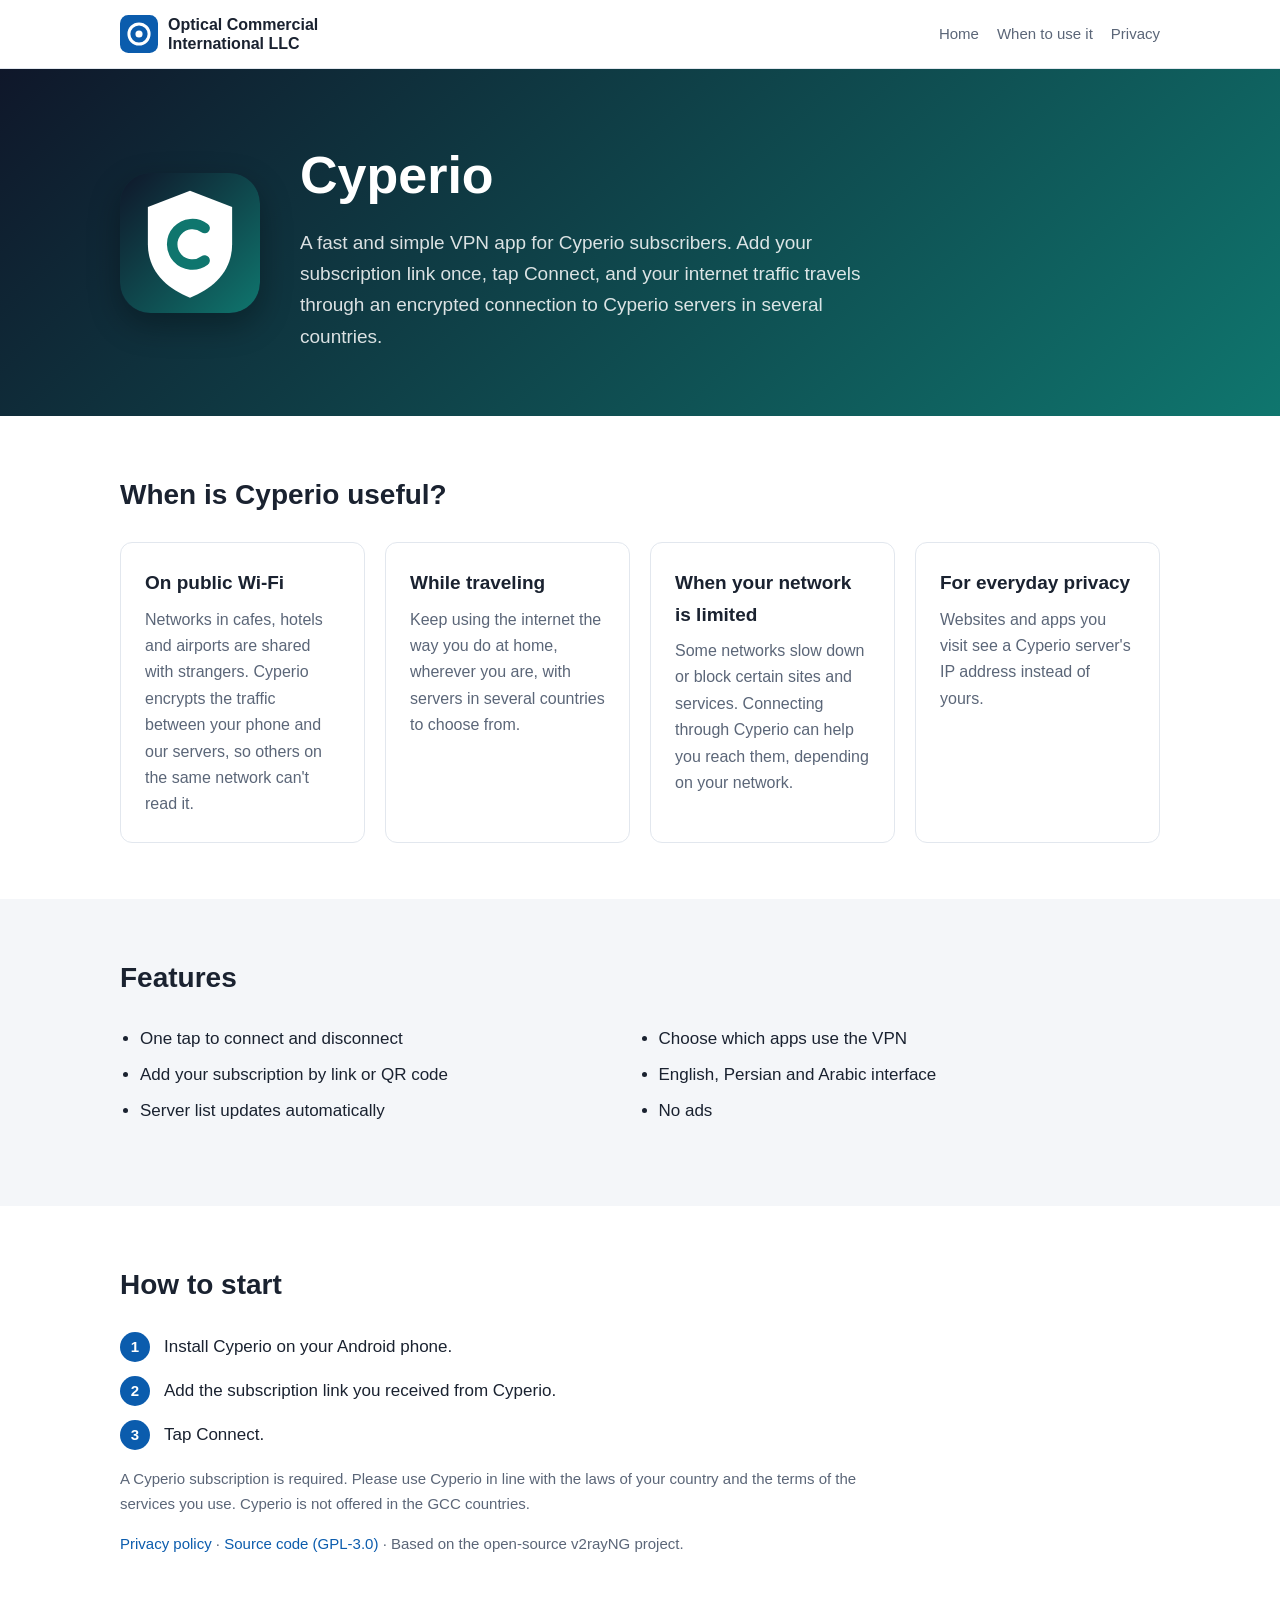
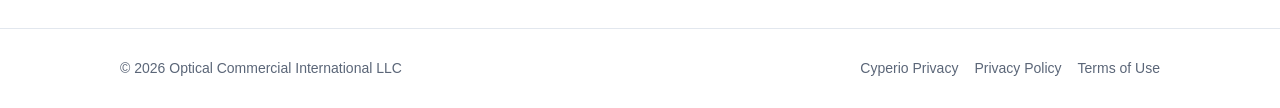
==== apps/cyperio/index.html @ 7dde93c5 "Cyperio app page at /apps/cyperio/ (use cases, features, how to start) Co-Authored-By: Claude Opus 5" ====
<!doctype html>
<html lang="en" dir="ltr">
<head>
  <meta charset="utf-8">
  <meta name="viewport" content="width=device-width, initial-scale=1">
  <title>Cyperio VPN – Optical Commercial International LLC</title>
  <meta name="description" content="Cyperio is a fast and simple VPN app for Cyperio subscribers: one tap to connect, encrypted traffic, servers in several countries.">
  <link rel="icon" href="/assets/cyperio-icon.svg" type="image/svg+xml">
  <link rel="stylesheet" href="/assets/style.css">
  <style>
    .app-hero { background: linear-gradient(135deg, #0F172A 0%, #0F766E 100%); color: #fff; }
    .app-hero .wrap { display: flex; align-items: center; gap: 40px; padding-top: 64px; padding-bottom: 64px; flex-wrap: wrap; }
    .app-hero img { width: 140px; height: 140px; border-radius: 30px; box-shadow: 0 12px 32px rgba(0,0,0,.3); }
    .app-hero h1 { font-size: clamp(34px, 5vw, 52px); margin: 0 0 8px; }
    .app-hero p { font-size: 19px; color: rgba(255,255,255,.85); max-width: 600px; margin: 0; }
    .app-hero .text { flex: 1; min-width: 260px; }
    .steps { counter-reset: s; list-style: none; padding: 0; display: grid; gap: 14px; max-width: 640px; }
    .steps li { counter-increment: s; display: flex; gap: 14px; align-items: baseline; }
    .steps li::before { content: counter(s); flex: none; width: 30px; height: 30px; border-radius: 50%; background: var(--brand); color: #fff; display: grid; place-items: center; font-weight: 700; font-size: 15px; }
    .features { columns: 2 240px; padding-left: 20px; }
    .features li { margin-bottom: 8px; break-inside: avoid; }
    .note { color: var(--muted); font-size: 15px; max-width: 760px; }
  </style>
</head>
<body>
  <header class="site">
    <div class="wrap">
      <a class="brand" href="/"><img src="/assets/logo.svg" alt=""><span>Optical Commercial<br>International LLC</span></a>
      <nav class="main">
        <a href="/">Home</a>
        <a href="#use">When to use it</a>
        <a href="/apps/cyperio/privacy.html">Privacy</a>
      </nav>
    </div>
  </header>

  <main>
    <div class="app-hero">
      <div class="wrap">
        <img src="/assets/cyperio-icon.svg" alt="Cyperio app icon">
        <div class="text">
          <h1>Cyperio</h1>
          <p>A fast and simple VPN app for Cyperio subscribers. Add your subscription link once, tap Connect, and your internet traffic travels through an encrypted connection to Cyperio servers in several countries.</p>
        </div>
      </div>
    </div>

    <section id="use">
      <div class="wrap">
        <h2>When is Cyperio useful?</h2>
        <div class="grid">
          <div class="card">
            <h3>On public Wi-Fi</h3>
            <p>Networks in cafes, hotels and airports are shared with strangers. Cyperio encrypts the traffic between your phone and our servers, so others on the same network can't read it.</p>
          </div>
          <div class="card">
            <h3>While traveling</h3>
            <p>Keep using the internet the way you do at home, wherever you are, with servers in several countries to choose from.</p>
          </div>
          <div class="card">
            <h3>When your network is limited</h3>
            <p>Some networks slow down or block certain sites and services. Connecting through Cyperio can help you reach them, depending on your network.</p>
          </div>
          <div class="card">
            <h3>For everyday privacy</h3>
            <p>Websites and apps you visit see a Cyperio server's IP address instead of yours.</p>
          </div>
        </div>
      </div>
    </section>

    <section class="alt">
      <div class="wrap">
        <h2>Features</h2>
        <ul class="features">
          <li>One tap to connect and disconnect</li>
          <li>Add your subscription by link or QR code</li>
          <li>Server list updates automatically</li>
          <li>Choose which apps use the VPN</li>
          <li>English, Persian and Arabic interface</li>
          <li>No ads</li>
        </ul>
      </div>
    </section>

    <section>
      <div class="wrap">
        <h2>How to start</h2>
        <ol class="steps">
          <li>Install Cyperio on your Android phone.</li>
          <li>Add the subscription link you received from Cyperio.</li>
          <li>Tap Connect.</li>
        </ol>
        <p class="note">A Cyperio subscription is required. Please use Cyperio in line with the laws of your country and the terms of the services you use. Cyperio is not offered in the GCC countries.</p>
        <p class="note">
          <a href="/apps/cyperio/privacy.html">Privacy policy</a> ·
          <a href="https://github.com/fast1biz-lang/cyperio-android-source">Source code (GPL-3.0)</a> ·
          Based on the open-source v2rayNG project.
        </p>
      </div>
    </section>
  </main>

  <footer class="site">
    <div class="wrap">
      <span>© 2026 Optical Commercial International LLC</span>
      <nav>
        <a href="/apps/cyperio/privacy.html">Cyperio Privacy</a>
        <a href="/privacy.html">Privacy Policy</a>
        <a href="/terms.html">Terms of Use</a>
      </nav>
    </div>
  </footer>
</body>
</html>
---- assets/style.css ----
:root {
  --bg: #ffffff;
  --bg-alt: #f4f6f9;
  --text: #1a2230;
  --muted: #5b6678;
  --brand: #0b5cad;
  --brand-dark: #08457f;
  --border: #e2e7ee;
  --max: 1080px;
}
@media (prefers-color-scheme: dark) {
  :root {
    --bg: #0f141b;
    --bg-alt: #161d27;
    --text: #e7ecf3;
    --muted: #9aa6b8;
    --brand: #4f9ef0;
    --brand-dark: #82bbf5;
    --border: #263142;
  }
}
* { box-sizing: border-box; }
html { scroll-behavior: smooth; }
body {
  margin: 0;
  background: var(--bg);
  color: var(--text);
  font-family: -apple-system, BlinkMacSystemFont, "Segoe UI", Roboto, "Helvetica Neue", Arial, sans-serif;
  line-height: 1.65;
  font-size: 17px;
}
html[lang="ar"] body {
  font-family: "Segoe UI", Tahoma, "Geeza Pro", "Noto Sans Arabic", Arial, sans-serif;
}
a { color: var(--brand); text-decoration: none; }
a:hover { text-decoration: underline; }
.wrap { max-width: var(--max); margin: 0 auto; padding: 0 20px; }

/* Header */
header.site {
  border-bottom: 1px solid var(--border);
  background: var(--bg);
  position: sticky; top: 0; z-index: 10;
}
header.site .wrap {
  display: flex; align-items: center; justify-content: space-between;
  gap: 16px; min-height: 68px; flex-wrap: wrap;
}
.brand { display: flex; align-items: center; gap: 10px; color: var(--text); font-weight: 700; }
.brand:hover { text-decoration: none; }
.brand img { width: 38px; height: 38px; }
.brand span { font-size: 16px; line-height: 1.2; }
nav.main { display: flex; gap: 18px; flex-wrap: wrap; align-items: center; font-size: 15px; }
nav.main a { color: var(--muted); }
nav.main a:hover { color: var(--brand); text-decoration: none; }
nav.main a.lang {
  border: 1px solid var(--border); border-radius: 999px;
  padding: 3px 12px; color: var(--text);
}

/* Hero slideshow */
.slider { position: relative; color: #fff; overflow: hidden; touch-action: pan-y; padding: 0; }
.slides { display: grid; }
.slide {
  grid-area: 1 / 1;
  background: var(--slide-bg);
  opacity: 0; visibility: hidden;
  transition: opacity .7s ease, visibility .7s;
}
.slide.is-active { opacity: 1; visibility: visible; }
.slide-inner {
  display: grid; grid-template-columns: 1.1fr .9fr; align-items: center;
  gap: 32px; min-height: 480px; padding-top: 48px; padding-bottom: 72px;
}
.slide .eyebrow {
  display: inline-block; font-size: 13px; font-weight: 600; letter-spacing: .08em;
  text-transform: uppercase; background: rgba(255,255,255,.14);
  padding: 5px 12px; border-radius: 999px; margin-bottom: 18px;
}
html[lang="ar"] .slide .eyebrow { letter-spacing: 0; font-size: 14px; }
.slide h1, .slide h2 { font-size: clamp(28px, 4.2vw, 46px); line-height: 1.2; margin: 0 0 16px; }
.slide p { font-size: 19px; color: rgba(255,255,255,.82); max-width: 560px; margin: 0 0 28px; }
.slide-art { width: 100%; max-width: 440px; justify-self: center; height: auto; }
.slide .slide-text > * { transform: translateY(14px); opacity: 0; transition: transform .7s ease, opacity .7s ease; }
.slide.is-active .slide-text > * { transform: none; opacity: 1; }
.slide.is-active .slide-text > :nth-child(2) { transition-delay: .08s; }
.slide.is-active .slide-text > :nth-child(3) { transition-delay: .16s; }
.slide.is-active .slide-text > :nth-child(4) { transition-delay: .24s; }
.btn {
  display: inline-block; background: var(--brand); color: #fff;
  padding: 12px 24px; border-radius: 8px; font-weight: 600;
}
.btn:hover { background: var(--brand-dark); text-decoration: none; }
.slide .btn { background: #fff; color: #0b2a52; }
.slide .btn:hover { background: #dbe9fb; }
.slider-prev, .slider-next {
  position: absolute; top: 50%; transform: translateY(-50%);
  width: 44px; height: 44px; border-radius: 50%; border: 0; cursor: pointer;
  background: rgba(255,255,255,.14); color: #fff; font-size: 26px; line-height: 1;
  display: grid; place-items: center;
}
.slider-prev:hover, .slider-next:hover { background: rgba(255,255,255,.28); }
.slider-prev { inset-inline-start: 12px; }
.slider-next { inset-inline-end: 12px; }
html[dir="rtl"] .slider-prev span, html[dir="rtl"] .slider-next span { display: inline-block; transform: scaleX(-1); }
.slider-dots {
  position: absolute; bottom: 24px; left: 0; right: 0;
  display: flex; justify-content: center; gap: 8px;
}
.slider-dot {
  width: 36px; height: 5px; padding: 0; border: 0; border-radius: 3px; cursor: pointer;
  background: rgba(255,255,255,.3); position: relative; overflow: hidden;
}
.slider-dot::after {
  content: ""; position: absolute; inset: 0; background: #fff;
  transform: scaleX(0); transform-origin: left;
}
html[dir="rtl"] .slider-dot::after { transform-origin: right; }
.slider-dot.is-active::after { animation: slider-fill 6s linear forwards; }
.slider.is-paused .slider-dot.is-active::after { animation-play-state: paused; }
.slider.is-static .slider-dot.is-active::after { animation: none; transform: none; }
.slider.is-static .slide, .slider.is-static .slide-text > * { transition: none; }
@keyframes slider-fill { to { transform: scaleX(1); } }
button:focus-visible, a:focus-visible { outline: 3px solid #ffc542; outline-offset: 2px; }

/* Highlights strip */
.highlights { border-bottom: 1px solid var(--border); }
.highlights .wrap {
  display: grid; grid-template-columns: repeat(auto-fit, minmax(200px, 1fr));
  gap: 16px; padding-top: 24px; padding-bottom: 24px;
}
.highlights div { display: flex; align-items: center; gap: 12px; font-weight: 600; }
.highlights svg { width: 28px; height: 28px; flex: none; color: var(--brand); }

/* Service icons */
.card .icon {
  width: 48px; height: 48px; border-radius: 12px; display: grid; place-items: center;
  background: color-mix(in srgb, var(--brand) 14%, transparent); color: var(--brand); margin-bottom: 16px;
}
.card .icon svg { width: 26px; height: 26px; }
.card { transition: transform .2s ease, box-shadow .2s ease; }
.card:hover { transform: translateY(-3px); box-shadow: 0 10px 28px rgba(10, 30, 60, .1); }

/* Sections */
section { padding: 56px 0; }
section.alt { background: var(--bg-alt); }
section h2 { font-size: 28px; margin: 0 0 24px; }
.grid { display: grid; grid-template-columns: repeat(auto-fit, minmax(230px, 1fr)); gap: 20px; }
.card {
  background: var(--bg); border: 1px solid var(--border);
  border-radius: 12px; padding: 24px;
}
.card h3 { margin: 0 0 8px; font-size: 19px; }
.card p { margin: 0; color: var(--muted); font-size: 16px; }
dl.facts { display: grid; grid-template-columns: max-content 1fr; gap: 10px 24px; margin: 0; }
dl.facts dt { color: var(--muted); }
dl.facts dd { margin: 0; font-weight: 500; }

/* Legal pages */
.legal { padding: 48px 0 64px; }
.legal .wrap { max-width: 800px; }
.legal h1 { font-size: 34px; margin: 0 0 6px; }
.legal .updated { color: var(--muted); margin: 0 0 32px; }
.legal h2 { font-size: 22px; margin: 36px 0 10px; }
.legal li { margin-bottom: 6px; }

/* Footer */
footer.site { border-top: 1px solid var(--border); padding: 28px 0; color: var(--muted); font-size: 14px; }
footer.site .wrap { display: flex; justify-content: space-between; gap: 16px; flex-wrap: wrap; }
footer.site nav { display: flex; gap: 16px; flex-wrap: wrap; }
footer.site a { color: var(--muted); }

@media (max-width: 800px) {
  .slide-inner { grid-template-columns: 1fr; min-height: 0; text-align: start; padding-top: 36px; gap: 8px; }
  .slide-art { max-width: 260px; grid-row: 1; }
  .slider-prev, .slider-next { display: none; }
}
@media (max-width: 600px) {
  header.site .wrap { padding-top: 10px; padding-bottom: 10px; }
  dl.facts { grid-template-columns: 1fr; gap: 2px; }
  dl.facts dd { margin-bottom: 10px; }
}
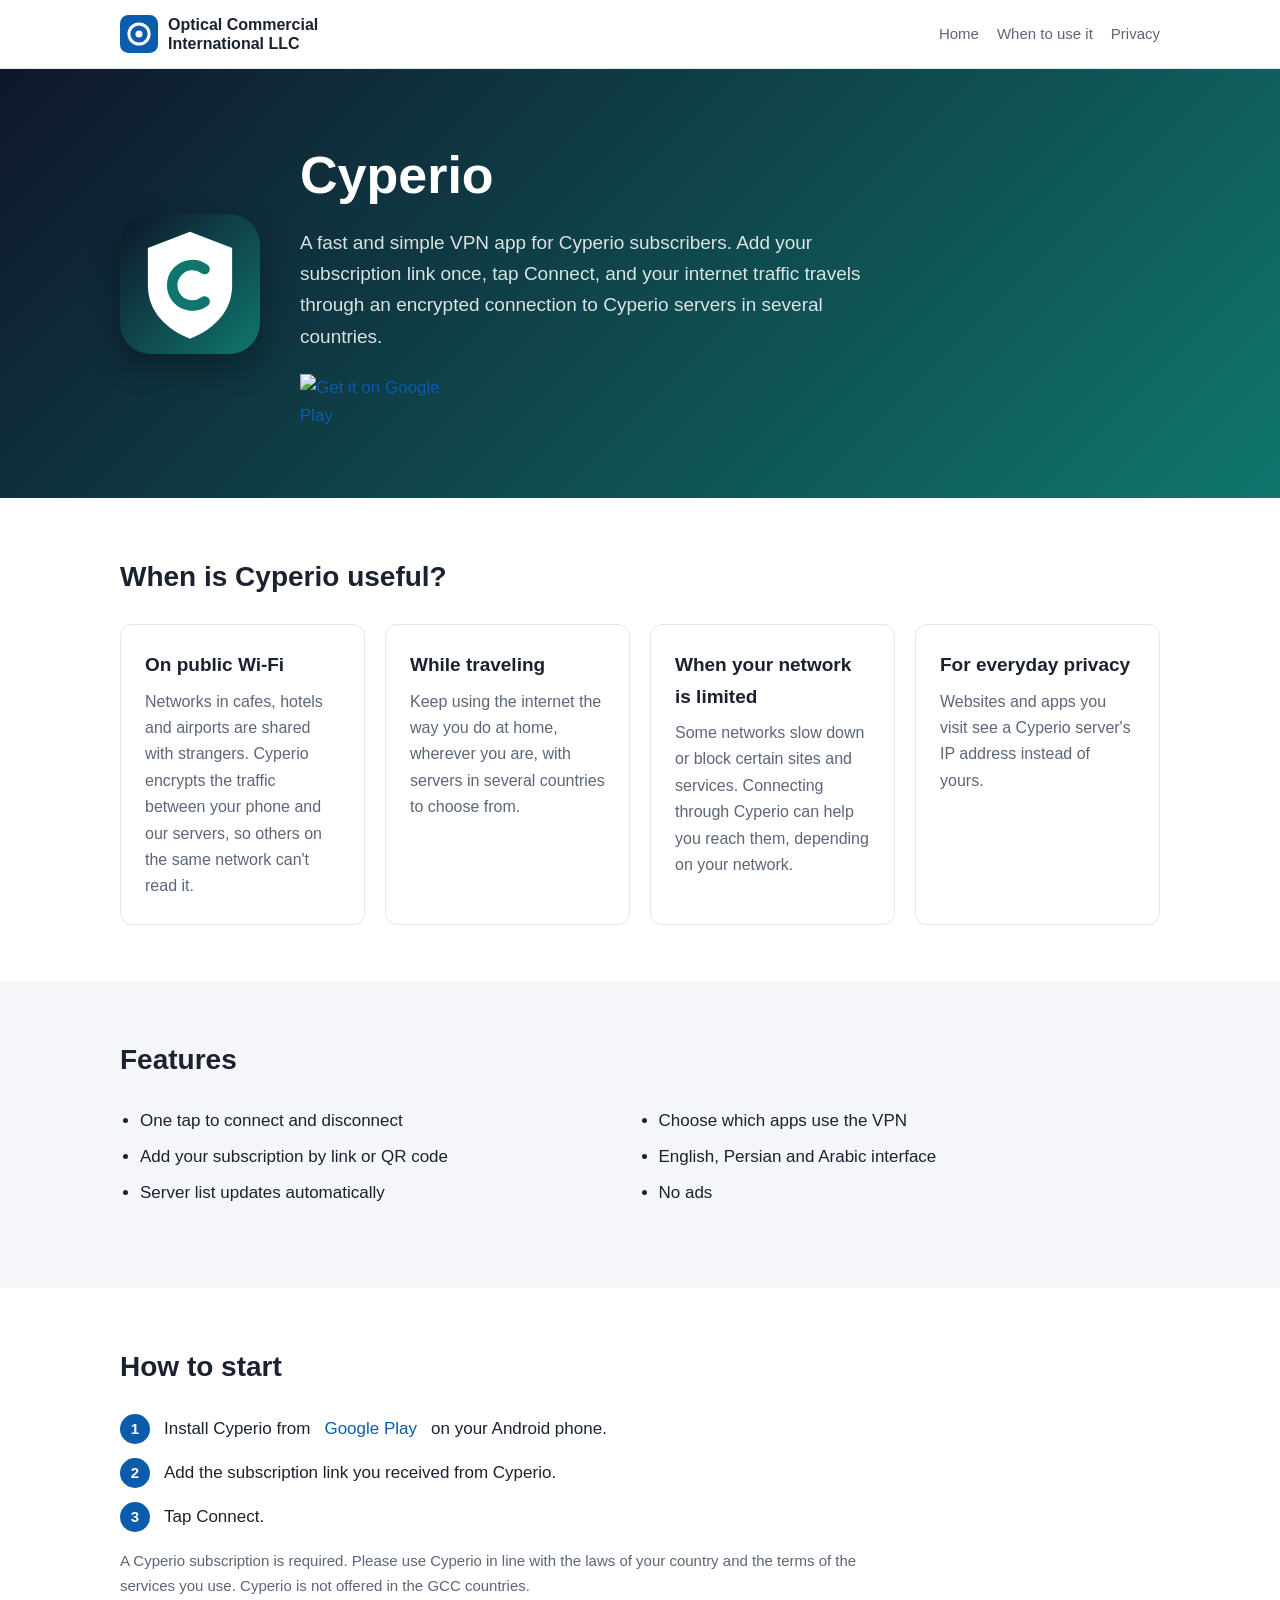
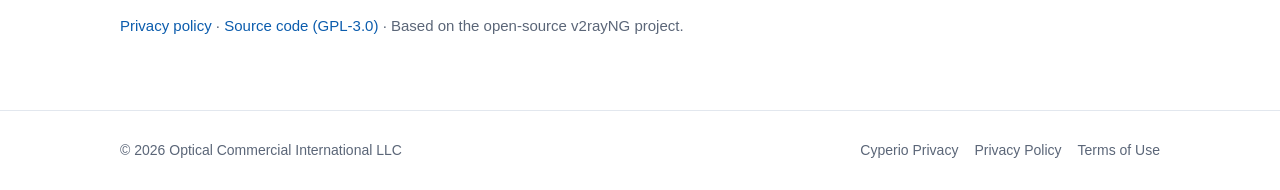
==== commit 7edc7de1: "Cyperio page: Get it on Google Play badge and link (app published on Google Play)" ====
--- a/apps/cyperio/index.html
+++ b/apps/cyperio/index.html
@@ -10,9 +10,11 @@
   <style>
     .app-hero { background: linear-gradient(135deg, #0F172A 0%, #0F766E 100%); color: #fff; }
     .app-hero .wrap { display: flex; align-items: center; gap: 40px; padding-top: 64px; padding-bottom: 64px; flex-wrap: wrap; }
-    .app-hero img { width: 140px; height: 140px; border-radius: 30px; box-shadow: 0 12px 32px rgba(0,0,0,.3); }
+    .app-hero .app-icon { width: 140px; height: 140px; border-radius: 30px; box-shadow: 0 12px 32px rgba(0,0,0,.3); }
     .app-hero h1 { font-size: clamp(34px, 5vw, 52px); margin: 0 0 8px; }
     .app-hero p { font-size: 19px; color: rgba(255,255,255,.85); max-width: 600px; margin: 0; }
+    .store-badge { display: inline-block; margin-top: 22px; }
+    .store-badge img { height: 60px; width: auto; display: block; }
     .app-hero .text { flex: 1; min-width: 260px; }
     .steps { counter-reset: s; list-style: none; padding: 0; display: grid; gap: 14px; max-width: 640px; }
     .steps li { counter-increment: s; display: flex; gap: 14px; align-items: baseline; }
@@ -37,10 +39,11 @@
   <main>
     <div class="app-hero">
       <div class="wrap">
-        <img src="/assets/cyperio-icon.svg" alt="Cyperio app icon">
+        <img class="app-icon" src="/assets/cyperio-icon.svg" alt="Cyperio app icon">
         <div class="text">
           <h1>Cyperio</h1>
           <p>A fast and simple VPN app for Cyperio subscribers. Add your subscription link once, tap Connect, and your internet traffic travels through an encrypted connection to Cyperio servers in several countries.</p>
+          <a class="store-badge" href="https://play.google.com/store/apps/details?id=com.cyperio.app" rel="noopener"><img src="https://play.google.com/intl/en_us/badges/static/images/badges/en_badge_web_generic.png" alt="Get it on Google Play" width="232" height="90"></a>
         </div>
       </div>
     </div>
@@ -87,7 +90,7 @@
       <div class="wrap">
         <h2>How to start</h2>
         <ol class="steps">
-          <li>Install Cyperio on your Android phone.</li>
+          <li>Install Cyperio from <a href="https://play.google.com/store/apps/details?id=com.cyperio.app">Google Play</a> on your Android phone.</li>
           <li>Add the subscription link you received from Cyperio.</li>
           <li>Tap Connect.</li>
         </ol>
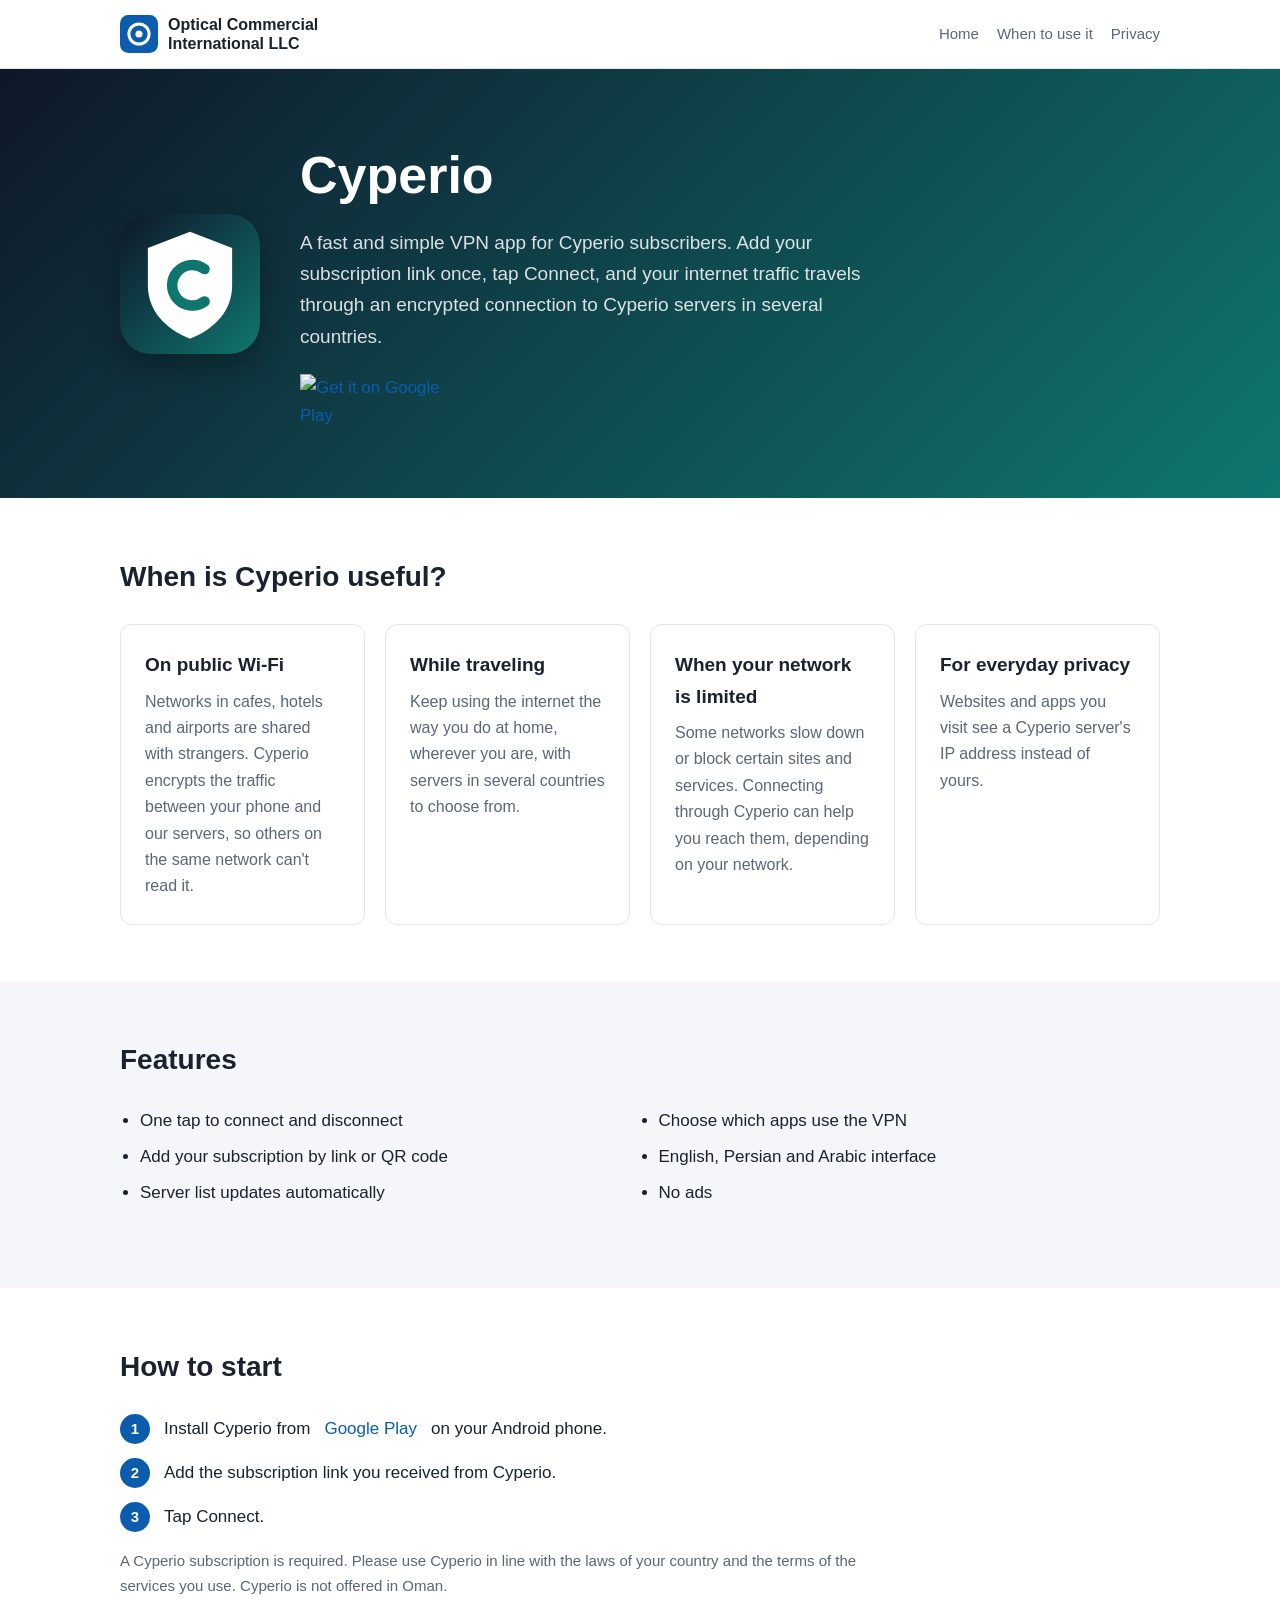
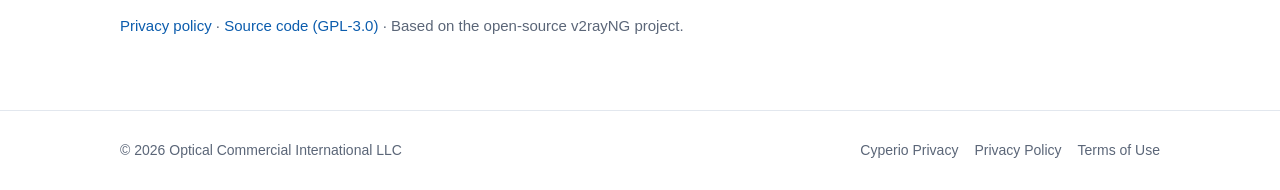
==== commit 503e27a6: "Cyperio page: available in the GCC except Oman" ====
--- a/apps/cyperio/index.html
+++ b/apps/cyperio/index.html
@@ -94,7 +94,7 @@
           <li>Add the subscription link you received from Cyperio.</li>
           <li>Tap Connect.</li>
         </ol>
-        <p class="note">A Cyperio subscription is required. Please use Cyperio in line with the laws of your country and the terms of the services you use. Cyperio is not offered in the GCC countries.</p>
+        <p class="note">A Cyperio subscription is required. Please use Cyperio in line with the laws of your country and the terms of the services you use. Cyperio is not offered in Oman.</p>
         <p class="note">
           <a href="/apps/cyperio/privacy.html">Privacy policy</a> ·
           <a href="https://github.com/fast1biz-lang/cyperio-android-source">Source code (GPL-3.0)</a> ·
